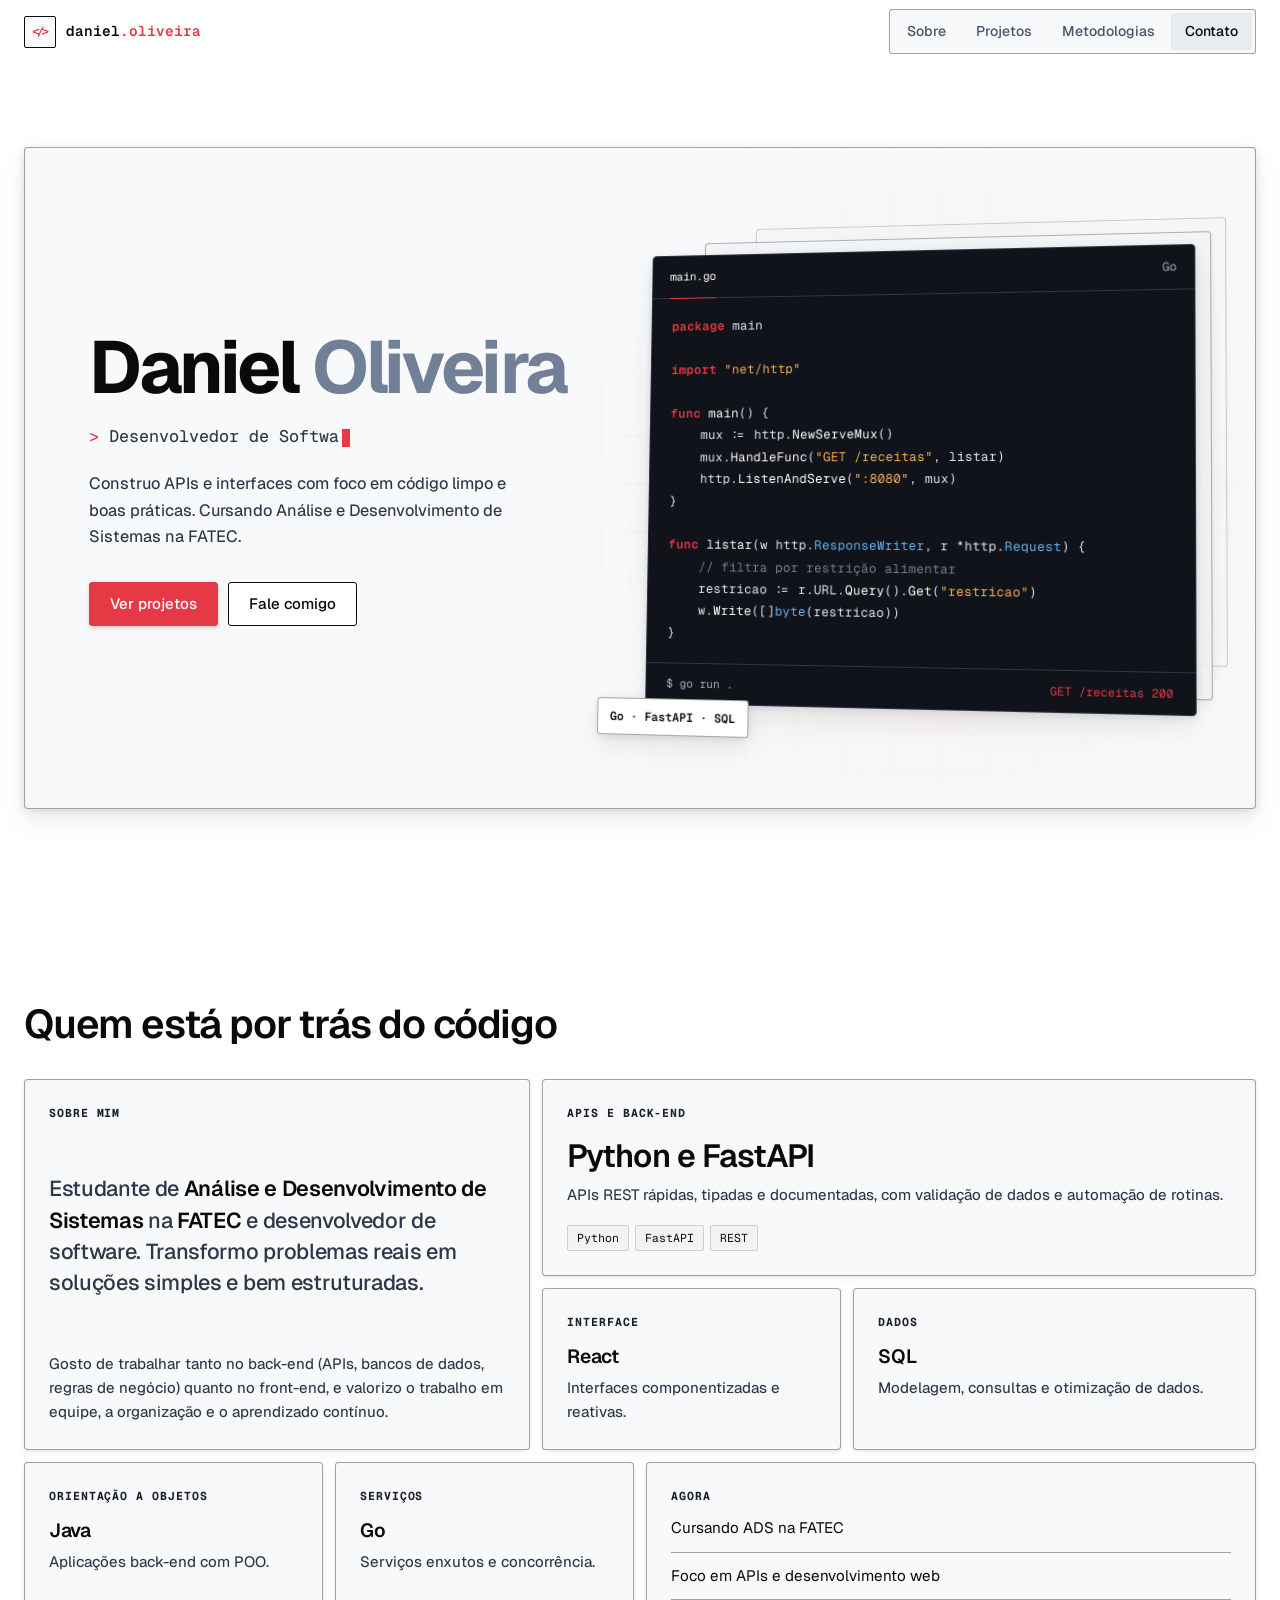
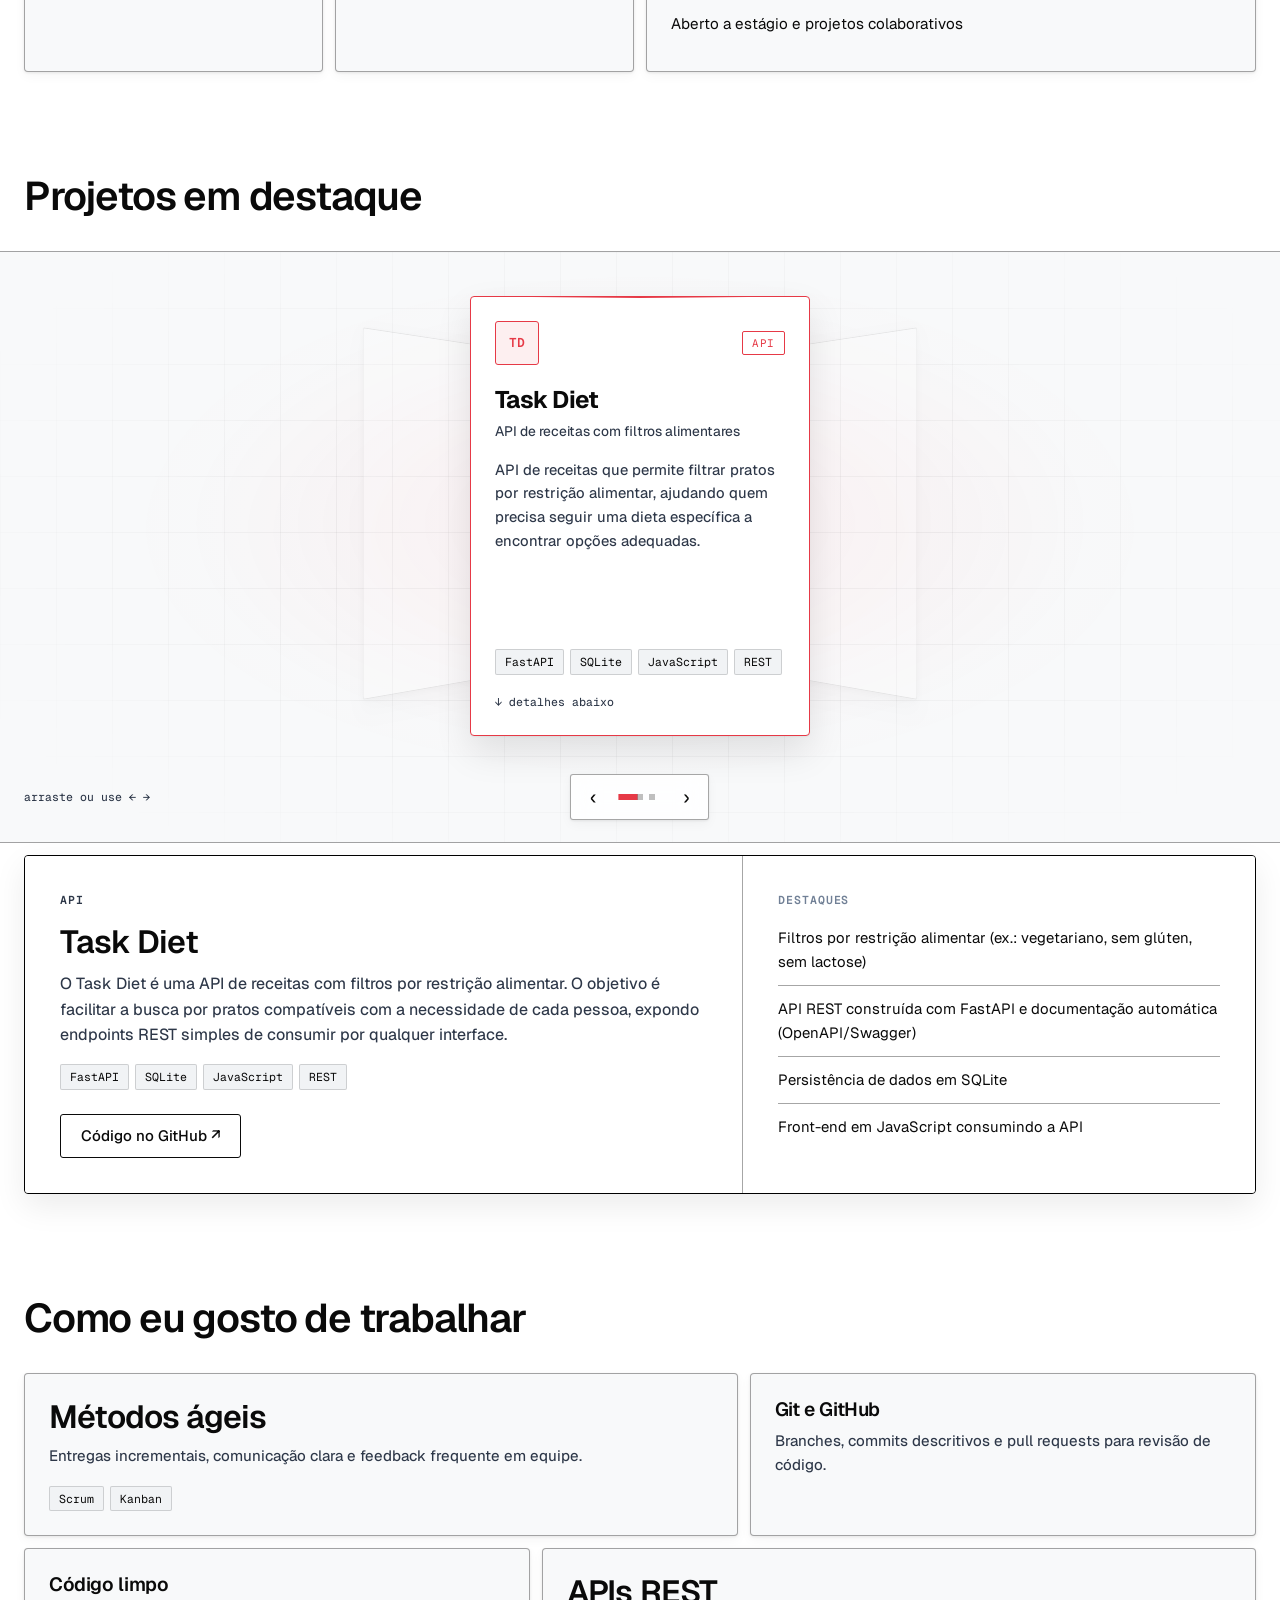
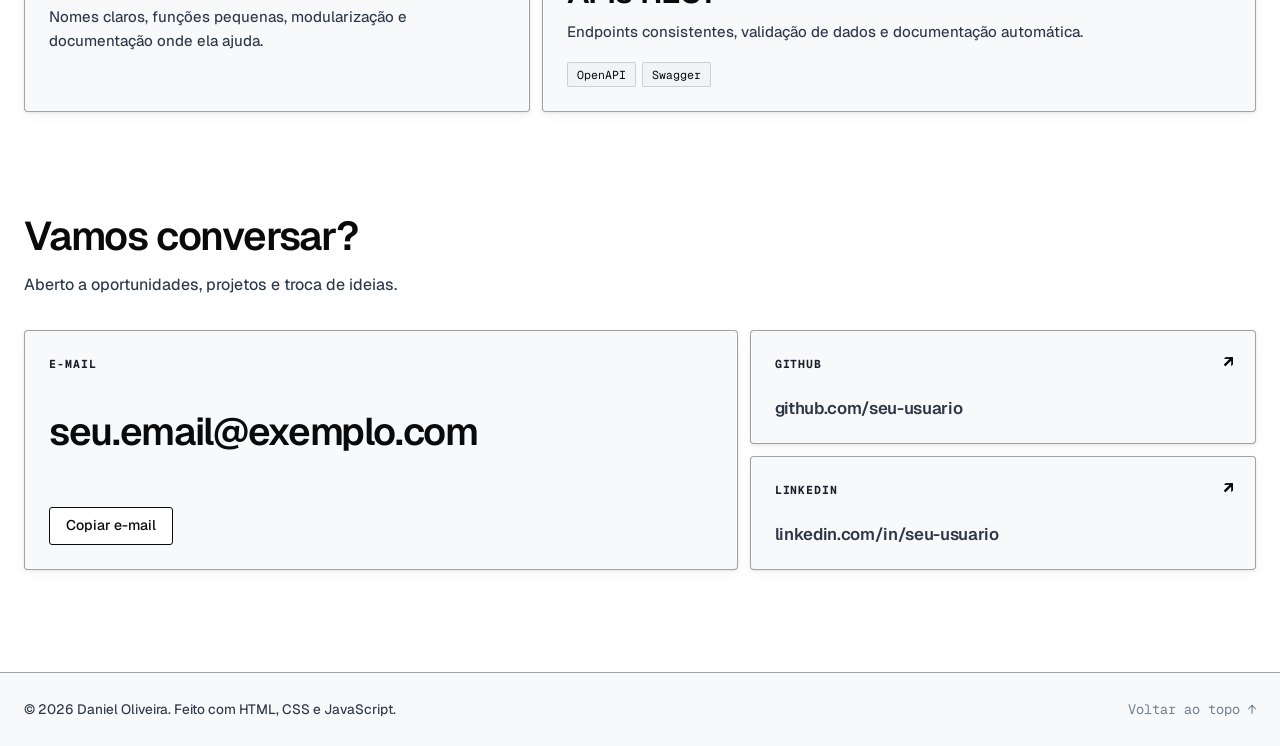
==== portfolio.html @ e9203299 "Modelo de portifólio" ====
<!DOCTYPE html>
<html lang="pt-BR">
<head>
  <!--
    PORTFOLIO WEB | Desenvolvedor de Software, ADS na FATEC
  -->
  <meta charset="UTF-8">
  <meta name="viewport" content="width=device-width, initial-scale=1">
  <title>Daniel Oliveira | Desenvolvedor de Software</title>
  <meta name="description" content="Portfólio de Daniel Oliveira - Desenvolvedor de software e estudante de Análise e Desenvolvimento de Sistemas na FATEC. Python, FastAPI, React, Java, Go e SQL.">
  <meta name="theme-color" content="#ffffff">
  <meta name="color-scheme" content="light">

  <link rel="preconnect" href="https://fonts.googleapis.com">
  <link rel="preconnect" href="https://fonts.gstatic.com" crossorigin>
  <link href="https://fonts.googleapis.com/css2?family=Geist:wght@400;500;600&family=Geist+Mono:wght@400;500&display=swap" rel="stylesheet">
  <link rel="stylesheet" href="style.css">

  <!-- Marca o <html> como "js" cedo: o reveal so esconde conteudo se o JS rodar -->
  <script>document.documentElement.classList.add('js');</script>
</head>

<body>
  <a class="skip-link" href="#conteudo">Pular para o conteúdo</a>

  <!-- ================================ HEADER ================================ -->
  <header class="site-header" id="header">
    <div class="container header__inner">
      <a href="#inicio" class="logo" aria-label="Início">
        <span class="logo__mark mono">&lt;/&gt;</span>
        <span class="logo__text mono">daniel<span class="text-accent">.oliveira</span></span>
      </a>

      <button class="nav-toggle" id="nav-toggle" type="button" aria-label="Abrir menu" aria-expanded="false" aria-controls="nav">
        <span></span><span></span><span></span>
      </button>

      <nav class="nav" id="nav" aria-label="Navegação principal">
        <a href="#sobre" class="nav__link">Sobre</a>
        <a href="#projetos" class="nav__link">Projetos</a>
        <a href="#metodologias" class="nav__link">Metodologias</a>
        <a href="#contato" class="nav__link">Contato</a>
      </nav>
    </div>
  </header>

  <main id="conteudo">

    <!-- ================================= HERO =================================
         Composição com o texto à esquerda e o card de código à direita, 
         com o trio de easter eggs (Python, Gopher e Java) espiando no topo. -->
    <section class="hero" id="inicio">
      <div class="container">
        <div class="hero__frame" data-tilt-zone>

          <div class="hero__text">
            <h1 class="hero__title reveal">Daniel <span class="hero__surname">Oliveira</span></h1>

            <!-- Typewriter: palavras separadas por "|" -->
            <p class="hero__role reveal">
              <span class="text-accent mono" aria-hidden="true">&gt;</span>
              <span id="typewriter" data-words="Desenvolvedor de Software|Estudante de ADS · FATEC|Back-end e APIs REST"></span><span class="cursor" aria-hidden="true"></span>
            </p>

            <p class="hero__lead reveal">
              Construo APIs e interfaces com foco em código limpo e boas práticas.
              Cursando Análise e Desenvolvimento de Sistemas na FATEC.
            </p>

            <div class="hero__actions reveal">
              <a href="#projetos" class="btn btn--primary">Ver projetos</a>
              <a href="#contato" class="btn btn--ghost">Fale comigo</a>
            </div>
          </div>

          <!-- Composição visual: 2 placas atrás + easter eggs + card de código + chip flutuante -->
          <div class="hero__stage reveal" aria-hidden="true">
            <div class="stack" data-tilt>
              <span class="stack__plate stack__plate--back"></span>
              <span class="stack__plate stack__plate--mid"></span>

              <!-- Grupo de Easter Eggs "Espiando" atrás do card: Python, Go Gopher e Java -->
              <div class="mascot-easter-egg-group">
                
                <!-- Símbolo do Python (Esquerda) -->
                <div class="easter-egg-icon easter-egg-icon--python" title="Python">
                  <svg viewBox="0 0 128 128" xmlns="http://www.w3.org/2000/svg">
                    <path d="M62.3 12.02c-15.58 0-24.8 6.77-24.8 19.86v10.38h25.32v3.62H27.18c-13.43 0-25.16 8.08-25.16 24.63 0 16.51 10.9 24.88 24.36 24.88h14.54v-13.8c0-15.01 12.87-25.18 27.9-25.18h24.81V31.88c0-13.2-10.02-19.86-25.28-19.86zm-10.4 8.08a4.13 4.13 0 1 1 0 8.26 4.13 4.13 0 0 1 0-8.26z" fill="#3776AB"/>
                    <path d="M65.7 115.98c15.58 0 24.8-6.77 24.8-19.86V85.74H65.18v-3.62h35.64c13.43 0 25.16-8.08 25.16-24.63 0-16.51-10.9-24.88-24.36-24.88H87.08v13.8c0 15.01-12.87 25.18-27.9 25.18H34.37v24.53c0 13.2 10.02 19.86 25.28 19.86zm10.4-8.08a4.13 4.13 0 1 1 0-8.26a4.13 4.13 0 0 1 0 8.26z" fill="#FFD43B"/>
                  </svg>
                </div>

                <!-- Go Gopher (Centro) -->
                <div class="easter-egg-icon easter-egg-icon--gopher" title="Go (Golang)">
                  <svg viewBox="0 0 200 220" xmlns="http://www.w3.org/2000/svg">
                    <ellipse cx="100" cy="205" rx="55" ry="10" fill="rgba(0,0,0,0.12)" />
                    <path d="M 50 100 C 50 40, 150 40, 150 100 C 150 170, 140 195, 100 195 C 60 195, 50 170, 50 100 Z" fill="#00ADD8"/>
                    <circle cx="52" cy="62" r="14" fill="#00ADD8"/>
                    <circle cx="52" cy="62" r="7" fill="#F6D2A2"/>
                    <circle cx="148" cy="62" r="14" fill="#00ADD8"/>
                    <circle cx="148" cy="62" r="7" fill="#F6D2A2"/>
                    <circle cx="78" cy="82" r="18" fill="#FFFFFF"/>
                    <circle cx="78" cy="82" r="8" fill="#000000"/>
                    <circle cx="122" cy="82" r="18" fill="#FFFFFF"/>
                    <circle cx="122" cy="82" r="8" fill="#000000"/>
                    <ellipse cx="100" cy="102" rx="14" ry="10" fill="#F6D2A2"/>
                    <ellipse cx="100" cy="98" rx="6" ry="4" fill="#000000"/>
                    <rect x="94" y="108" width="5" height="8" rx="1" fill="#FFFFFF" stroke="#D0D0D0" stroke-width="0.5"/>
                    <rect x="101" y="108" width="5" height="8" rx="1" fill="#FFFFFF" stroke="#D0D0D0" stroke-width="0.5"/>
                    <ellipse cx="60" cy="188" rx="12" ry="7" fill="#F6D2A2"/>
                    <ellipse cx="140" cy="188" rx="12" ry="7" fill="#F6D2A2"/>
                  </svg>
                </div>

                <!-- Café Java (Direita) -->
                <div class="easter-egg-icon easter-egg-icon--java" title="Java">
                  <svg viewBox="0 0 128 128" xmlns="http://www.w3.org/2000/svg">
                    <path d="M48 20c-4 8 4 12 0 20M64 12c-4 8 4 12 0 20M80 18c-4 8 4 12 0 20" stroke="#E63946" stroke-width="4" stroke-linecap="round" fill="none"/>
                    <path d="M28 52h64v32c0 12-10 20-22 20H40c-12 0-22-8-22-20V52z" fill="#007396"/>
                    <path d="M92 58h10c8 0 14 6 14 14s-6 14-14 14H92" stroke="#007396" stroke-width="6" stroke-linecap="round" fill="none"/>
                    <path d="M16 112h96" stroke="#5382A1" stroke-width="6" stroke-linecap="round"/>
                  </svg>
                </div>

              </div>

              <figure class="code-card" data-spotlight>
                <figcaption class="code-card__bar">
                  <span class="code-card__file mono">main.go</span>
                  <span class="code-card__lang mono">Go</span>
                </figcaption>
<pre class="code-card__body mono"><span class="c-k">package</span> main

<span class="c-k">import</span> <span class="c-s">"net/http"</span>

<span class="c-k">func</span> <span class="c-f">main</span>() {
    mux := http.<span class="c-f">NewServeMux</span>()
    mux.<span class="c-f">HandleFunc</span>(<span class="c-s">"GET /receitas"</span>, listar)
    http.<span class="c-f">ListenAndServe</span>(<span class="c-s">":8080"</span>, mux)
}

<span class="c-k">func</span> <span class="c-f">listar</span>(w http.<span class="c-t">ResponseWriter</span>, r *http.<span class="c-t">Request</span>) {
    <span class="c-c">// filtra por restrição alimentar</span>
    restricao := r.URL.<span class="c-f">Query</span>().<span class="c-f">Get</span>(<span class="c-s">"restricao"</span>)
    w.<span class="c-f">Write</span>([]<span class="c-t">byte</span>(restricao))
}</pre>
                <div class="code-card__foot mono">
                  <span>$ go run .</span>
                  <span class="code-card__ok">GET /receitas 200</span>
                </div>
              </figure>

              <span class="float-chip mono">Go · FastAPI · SQL</span>
            </div>
          </div>

        </div>
      </div>
    </section>

    <!-- ============================== SOBRE (BENTO) ============================== -->
    <section class="section" id="sobre">
      <div class="container">
        <header class="section__head reveal">
          <h2 class="section__title">Quem está por trás do código</h2>
        </header>

        <div class="bento">

          <article class="cell c-bio reveal" data-spotlight>
            <p class="cell__label mono">Sobre mim</p>
            <p class="cell__lead">
              Estudante de <strong>Análise e Desenvolvimento de Sistemas</strong> na
              <strong>FATEC</strong> e desenvolvedor de software. Transformo problemas
              reais em soluções simples e bem estruturadas.
            </p>
            <p class="cell__text">
              Gosto de trabalhar tanto no back-end (APIs, bancos de dados, regras de negócio)
              quanto no front-end, e valorizo o trabalho em equipe, a organização e o
              aprendizado contínuo.
            </p>
          </article>

          <article class="cell c-py reveal" data-spotlight>
            <p class="cell__label mono">APIs e back-end</p>
            <h3 class="cell__title cell__title--lg">Python e FastAPI</h3>
            <p class="cell__text">APIs REST rápidas, tipadas e documentadas, com validação de dados e automação de rotinas.</p>
            <ul class="tags"><li class="tag">Python</li><li class="tag">FastAPI</li><li class="tag">REST</li></ul>
          </article>

          <article class="cell c-react reveal" data-spotlight>
            <p class="cell__label mono">Interface</p>
            <h3 class="cell__title">React</h3>
            <p class="cell__text">Interfaces componentizadas e reativas.</p>
          </article>

          <article class="cell c-sql reveal" data-spotlight>
            <p class="cell__label mono">Dados</p>
            <h3 class="cell__title">SQL</h3>
            <p class="cell__text">Modelagem, consultas e otimização de dados.</p>
          </article>

          <article class="cell c-java reveal" data-spotlight>
            <p class="cell__label mono">Orientação a objetos</p>
            <h3 class="cell__title">Java</h3>
            <p class="cell__text">Aplicações back-end com POO.</p>
          </article>

          <article class="cell c-go reveal" data-spotlight>
            <p class="cell__label mono">Serviços</p>
            <h3 class="cell__title">Go</h3>
            <p class="cell__text">Serviços enxutos e concorrência.</p>
          </article>

          <article class="cell c-facts reveal" data-spotlight>
            <p class="cell__label mono">Agora</p>
            <ul class="facts">
              <li>Cursando ADS na FATEC</li>
              <li>Foco em APIs e desenvolvimento web</li>
              <li>Aberto a estágio e projetos colaborativos</li>
            </ul>
          </article>

        </div>
      </div>
    </section>

    <!-- ===================== PROJETOS (CARROSSEL 3D IMERSIVO) ===================== -->
    <section class="section section--stage" id="projetos">
      <div class="container">
        <header class="section__head reveal">
          <h2 class="section__title">Projetos em destaque</h2>
        </header>
      </div>

      <div class="stage reveal">
        <div class="carousel3d" id="carousel" tabindex="0"
             role="region" aria-roledescription="carrossel" aria-label="Projetos em destaque">
          <div class="carousel3d__ring" id="carousel-ring"></div>
        </div>

        <div class="stage__bar">
          <div class="container stage__bar-inner">
            <p class="stage__hint mono">arraste ou use ← →</p>
            <div class="controls">
              <button class="icon-btn" id="carousel-prev" type="button" aria-label="Projeto anterior">‹</button>
              <div class="dots" id="carousel-dots" role="tablist" aria-label="Escolher projeto"></div>
              <button class="icon-btn" id="carousel-next" type="button" aria-label="Próximo projeto">›</button>
            </div>
            <span aria-hidden="true"></span>
          </div>
        </div>
      </div>

      <div class="container">
        <article class="project-detail" id="project-detail" aria-live="polite"></article>
      </div>
    </section>

    <!-- ============================ METODOLOGIAS (BENTO) ============================ -->
    <section class="section" id="metodologias">
      <div class="container">
        <header class="section__head reveal">
          <h2 class="section__title">Como eu gosto de trabalhar</h2>
        </header>

        <div class="bento">
          <article class="cell m-agile reveal" data-spotlight>
            <h3 class="cell__title cell__title--lg">Métodos ágeis</h3>
            <p class="cell__text">Entregas incrementais, comunicação clara e feedback frequente em equipe.</p>
            <ul class="tags"><li class="tag">Scrum</li><li class="tag">Kanban</li></ul>
          </article>

          <article class="cell m-git reveal" data-spotlight>
            <h3 class="cell__title">Git e GitHub</h3>
            <p class="cell__text">Branches, commits descritivos e pull requests para revisão de código.</p>
          </article>

          <article class="cell m-clean reveal" data-spotlight>
            <h3 class="cell__title">Código limpo</h3>
            <p class="cell__text">Nomes claros, funções pequenas, modularização e documentação onde ela ajuda.</p>
          </article>

          <article class="cell m-rest reveal" data-spotlight>
            <h3 class="cell__title cell__title--lg">APIs REST</h3>
            <p class="cell__text">Endpoints consistentes, validação de dados e documentação automática.</p>
            <ul class="tags"><li class="tag">OpenAPI</li><li class="tag">Swagger</li></ul>
          </article>
        </div>
      </div>
    </section>

    <!-- ================================ CONTATO ================================ -->
    <section class="section section--last" id="contato">
      <div class="container">
        <header class="section__head reveal">
          <h2 class="section__title">Vamos conversar?</h2>
          <p class="section__lead">Aberto a oportunidades, projetos e troca de ideias.</p>
        </header>

        <div class="bento">
          <div class="cell c-mail reveal" data-spotlight>
            <p class="cell__label mono">E-mail</p>
            <a class="contact__big" href="mailto:seu.email@exemplo.com">seu.email@exemplo.com</a>
            <div class="contact__copy">
              <button class="btn btn--ghost btn--sm" id="copy-email" data-email="seu.email@exemplo.com" type="button">Copiar e-mail</button>
              <span class="copy-feedback mono" id="copy-feedback" role="status"></span>
            </div>
          </div>

          <a class="cell cell--link c-gh reveal" data-spotlight href="https://github.com/seu-usuario" target="_blank" rel="noopener noreferrer">
            <p class="cell__label mono">GitHub</p>
            <p class="cell__title">github.com/seu-usuario</p>
          </a>

          <a class="cell cell--link c-in reveal" data-spotlight href="https://www.linkedin.com/in/seu-usuario" target="_blank" rel="noopener noreferrer">
            <p class="cell__label mono">LinkedIn</p>
            <p class="cell__title">linkedin.com/in/seu-usuario</p>
          </a>
        </div>
      </div>
    </section>
  </main>

  <footer class="site-footer">
    <div class="container footer__inner">
      <p>© <span id="year"></span> Daniel Oliveira. Feito com HTML, CSS e JavaScript.</p>
      <a href="#inicio" class="mono">Voltar ao topo ↑</a>
    </div>
  </footer>

  <script src="js/data.js"></script>
  <script src="js/projects.js"></script>
  <script src="js/carousel3d.js"></script>
  <script src="js/ui.js"></script>
  <script src="js/main.js"></script>
</body>
</html>
---- style.css ----
/* =====================================================================
   PORTFOLIO | style.css
   Design system: Light Mode / High Contrast / White Editorial

   Sumario
     1. Tokens                    7. Bento (sobre, metodologias, contato)
     2. Reset e base            8. Projetos: palco e carrossel 3D
     3. Botoes e utilitarios    9. Painel de detalhes
     4. Header e navegacao     10. Footer
     5. Hero                   11. Reveal e movimento
     6. Secoes                 12. Responsivo e acessibilidade
   ===================================================================== */

/* ---------------------------------------------------------------------
   1. TOKENS (LIGHT MODE / BRANCO & PRETO)
   --------------------------------------------------------------------- */
:root {
  /* Superficies em camadas claras: Fundo branco e superficies com nuances suaves */
  --bg:  #ffffff;
  --s1:  #f8f9fa;
  --s2:  #f1f3f5;
  --s3:  #e9ecef;

  /* Hairlines: bordas finas em preto/grafite de alto contraste */
  --hair:   rgba(0, 0, 0, 0.15);
  --hair-2: rgba(0, 0, 0, 0.35);

  /* Texto (Preto puro e Grafite escuro) */
  --text:  #0a0a0a;
  --muted: #4a5568;
  --faint: #718096;

  /* Acento unico: Vermelho Carmim */
  --accent:     #e63946;
  --accent-rgb: 230, 57, 70;
  --accent-hi:  #d62828;
  --accent-ink: #ffffff;

  /* Micro-sombras limpas para modo claro */
  --shadow-1: 0 1px 3px rgba(0, 0, 0, 0.08), 0 4px 12px rgba(0, 0, 0, 0.04);
  --shadow-2: 0 2px 8px rgba(0, 0, 0, 0.1), 0 12px 28px rgba(0, 0, 0, 0.08);
  --edge:     inset 0 1px 0 rgba(255, 255, 255, 0.8);

  /* Tipografia */
  --font-sans: 'Geist', system-ui, -apple-system, 'Segoe UI', Roboto, sans-serif;
  --font-mono: 'Geist Mono', ui-monospace, SFMono-Regular, Menlo, Consolas, monospace;

  /* Bordas Pontudas e Afiadas */
  --r1: 2px;
  --r2: 3px;
  --r3: 4px;

  /* Movimento */
  --ease: cubic-bezier(0.16, 1, 0.3, 1);
  --t-fast: 160ms;
  --t-base: 200ms;

  /* Layout */
  --header-h: 64px;
  --container: 1160px;
  --gap: 12px;

  --card-w: clamp(260px, 78vw, 340px);
  --card-h: 440px;
}

/* ---------------------------------------------------------------------
   2. RESET E BASE
   --------------------------------------------------------------------- */
*, *::before, *::after { box-sizing: border-box; margin: 0; padding: 0; }

html { scroll-behavior: smooth; scroll-padding-top: calc(var(--header-h) + 12px); }

body {
  font-family: var(--font-sans);
  background: var(--bg);
  color: var(--text);
  line-height: 1.6;
  -webkit-font-smoothing: antialiased;
  text-rendering: optimizeLegibility;
  overflow-x: hidden;
}

a { color: inherit; text-decoration: none; }
ul { list-style: none; }
button { font: inherit; color: inherit; cursor: pointer; background: none; border: 0; }
strong { font-weight: 600; color: var(--text); }

h1, h2, h3 { line-height: 1.12; letter-spacing: -0.03em; font-weight: 600; }

::selection { background: rgba(var(--accent-rgb), 0.2); color: var(--text); }

.container { width: min(100% - 2.5rem, var(--container)); margin-inline: auto; }
.mono { font-family: var(--font-mono); }
.text-accent { color: var(--accent); }

/* ---------------------------------------------------------------------
   3. BOTOES E UTILITARIOS
   --------------------------------------------------------------------- */
.btn {
  display: inline-flex; align-items: center; justify-content: center; gap: .5rem;
  height: 44px; padding: 0 1.25rem;
  border: 1px solid var(--hair-2); border-radius: var(--r2);
  font-size: .94rem; font-weight: 500; white-space: nowrap;
  transition: transform var(--t-fast) var(--ease),
              background-color var(--t-fast) var(--ease),
              border-color var(--t-fast) var(--ease),
              color var(--t-fast) var(--ease);
}
.btn:hover  { transform: translateY(-1px); }
.btn:active { transform: translateY(0) scale(0.97); }
.btn--sm { height: 38px; padding: 0 1rem; font-size: .88rem; }

.btn--primary { 
  background: var(--accent); 
  color: var(--accent-ink); 
  border-color: var(--accent);
  box-shadow: 0 2px 4px rgba(230, 57, 70, 0.25); 
}
.btn--primary:hover { background: var(--accent-hi); border-color: var(--accent-hi); }

.btn--ghost { background: var(--bg); border-color: var(--text); color: var(--text); }
.btn--ghost:hover { background: var(--s2); border-color: var(--accent); color: var(--accent); }

.skip-link {
  position: fixed; left: 1rem; top: -4rem; z-index: 200;
  background: var(--accent); color: var(--accent-ink);
  padding: .5rem 1rem; border-radius: var(--r1); font-weight: 500;
  transition: top var(--t-base) var(--ease);
}
.skip-link:focus { top: 1rem; }

.tags { display: flex; flex-wrap: wrap; gap: 6px; margin-top: 1rem; }
.tag {
  font-family: var(--font-mono); font-size: .72rem; line-height: 1;
  padding: 6px 9px; border-radius: var(--r1);
  background: var(--s2); border: 1px solid var(--hair); color: var(--text);
}

.chip {
  font-family: var(--font-mono); font-size: .68rem; line-height: 1;
  padding: 6px 9px; border-radius: var(--r1);
  border: 1px solid var(--hair-2); color: var(--text);
  text-transform: uppercase; letter-spacing: .06em;
}
.chip--accent { color: var(--accent); border-color: var(--accent); }

/* ---------------------------------------------------------------------
   4. HEADER E NAVEGACAO
   --------------------------------------------------------------------- */
.site-header {
  position: fixed; inset: 0 0 auto 0; z-index: 100; height: var(--header-h);
  border-bottom: 1px solid transparent;
  transition: background-color var(--t-base) var(--ease), border-color var(--t-base) var(--ease);
}
.site-header.is-scrolled {
  background: rgba(255, 255, 255, 0.92);
  border-color: var(--hair);
}
@supports (backdrop-filter: blur(1px)) {
  .site-header.is-scrolled { background: rgba(255, 255, 255, 0.8); backdrop-filter: blur(14px); }
}
.header__inner { height: 100%; display: flex; align-items: center; justify-content: space-between; }

.logo { display: flex; align-items: center; gap: .6rem; font-size: .9rem; font-weight: 600; }
.logo__mark {
  display: grid; place-items: center; width: 32px; height: 32px;
  border: 1px solid var(--text); border-radius: var(--r1);
  background: var(--s1); color: var(--accent); font-size: .72rem;
}

.nav {
  display: flex; align-items: center; gap: 2px; padding: 3px;
  background: var(--s1); border: 1px solid var(--hair-2); border-radius: var(--r2);
}
.nav__link {
  padding: 7px 14px; border-radius: var(--r1);
  font-size: .88rem; color: var(--muted); font-weight: 500;
  transition: color var(--t-fast) var(--ease), background-color var(--t-fast) var(--ease);
}
.nav__link:hover { color: var(--text); }
.nav__link.is-active { color: var(--text); background: var(--s3); }

.nav-toggle { display: none; width: 40px; height: 40px; flex-direction: column; justify-content: center; align-items: center; gap: 5px; border-radius: var(--r1); }
.nav-toggle span { width: 20px; height: 1.5px; background: var(--text); transition: transform var(--t-base) var(--ease), opacity var(--t-fast) var(--ease); }

/* ---------------------------------------------------------------------
   5. HERO
   --------------------------------------------------------------------- */
.hero {
  min-height: 100dvh;
  display: flex; align-items: center;
  padding: calc(var(--header-h) + 1rem) 0 1.5rem;
}

.hero__frame {
  position: relative; isolation: isolate; overflow: hidden;
  display: grid; grid-template-columns: minmax(0, 1fr) minmax(0, 1.05fr);
  align-items: center; gap: 1.5rem;
  min-height: min(640px, calc(100dvh - var(--header-h) - 2.5rem));
  padding: clamp(2rem, 5vw, 4.5rem) 0 clamp(2rem, 5vw, 4.5rem) clamp(1.5rem, 4.5vw, 4.5rem);
  background: var(--s1);
  border: 1px solid var(--hair-2); border-radius: var(--r3);
  box-shadow: var(--shadow-2);
}

.hero__frame::before {
  content: ''; position: absolute; inset: 0; z-index: -2;
  background-image:
    linear-gradient(rgba(0, 0, 0, 0.05) 1px, transparent 1px),
    linear-gradient(90deg, rgba(0, 0, 0, 0.05) 1px, transparent 1px);
  background-size: 48px 48px;
  -webkit-mask-image: radial-gradient(ellipse 70% 80% at 70% 50%, #000 0%, transparent 75%);
          mask-image: radial-gradient(ellipse 70% 80% at 70% 50%, #000 0%, transparent 75%);
  opacity: .8;
}
.hero__frame::after {
  content: ''; position: absolute; inset: 0; z-index: -1; pointer-events: none;
  background: radial-gradient(520px circle at 74% 52%, rgba(var(--accent-rgb), .08), transparent 65%);
}

.hero__text { position: relative; z-index: 2; max-width: 30rem; }

.hero__title {
  font-size: clamp(2.6rem, 6.2vw, 4.6rem); font-weight: 700; letter-spacing: -0.045em; line-height: 1.02; color: var(--text);
}
.hero__surname { color: var(--faint); }

.hero__role {
  margin-top: 1.1rem; min-height: 1.7em;
  font-family: var(--font-mono); font-size: clamp(.92rem, 1.7vw, 1.05rem); color: var(--text);
}
.cursor {
  display: inline-block; width: 8px; height: 1.05em; margin-left: 3px;
  background: var(--accent); vertical-align: text-bottom; animation: blink 1.1s steps(1) infinite;
}
@keyframes blink { 50% { opacity: 0; } }

.hero__lead { margin: 1.25rem 0 2rem; max-width: 40ch; color: var(--muted); font-size: 1.02rem; }
.hero__actions { display: flex; flex-wrap: wrap; gap: 10px; }

.hero__stage { position: relative; z-index: 1; align-self: stretch; display: grid; align-items: center; }

.stack {
  --rx: 0deg; --ry: 0deg;
  position: relative; transform-style: preserve-3d;
  margin-right: -2.5rem;
  padding: 2.25rem 0 2.25rem 0;
  transform: perspective(1400px) rotateY(calc(-8deg + var(--ry))) rotateX(calc(3deg + var(--rx)));
  transition: transform 320ms var(--ease);
  will-change: transform;
}

.stack__plate {
  position: absolute; border: 1px solid var(--hair-2); border-radius: var(--r3);
  background: var(--s2); box-shadow: var(--shadow-1);
}
.stack__plate--back { inset: 0 0 4.5rem 3.5rem; opacity: .5; transform: translateZ(-70px) translate(2.2rem, -.4rem); }
.stack__plate--mid  { inset: 1rem 0 3rem 1.75rem; opacity: .85; transform: translateZ(-34px) translate(1.1rem, 0); }

/* Terminal de código em Dark Mode mantido para alto contraste da sintaxe */
.code-card {
  position: relative; isolation: isolate; overflow: hidden;
  background: #10131a;
  border: 1px solid #2d3748; border-radius: var(--r3);
  box-shadow: var(--shadow-2);
  transform: translateZ(0);
  transition: border-color var(--t-base) var(--ease);
}
.code-card:hover { border-color: var(--accent); }

.code-card__bar {
  display: flex; align-items: center; justify-content: space-between;
  padding: 0 1.1rem; height: 44px; border-bottom: 1px solid #2d3748;
  font-size: .74rem; color: #a0aec0;
}
.code-card__file {
  position: relative; height: 100%; display: flex; align-items: center; color: #ffffff;
}
.code-card__file::after { content: ''; position: absolute; left: 0; right: 0; bottom: -1px; height: 1px; background: var(--accent); }

.code-card__body {
  padding: 1.15rem 1.3rem; font-size: .8rem; line-height: 1.75; color: #e2e8f0;
  overflow-x: auto; tab-size: 4;
}
.code-card__foot {
  display: flex; align-items: center; justify-content: space-between; gap: 1rem;
  padding: .7rem 1.3rem; border-top: 1px solid #2d3748;
  font-size: .72rem; color: #a0aec0;
}
.code-card__ok { color: var(--accent); }

.float-chip {
  position: absolute; left: -1.75rem; bottom: .75rem; z-index: 3;
  padding: 8px 12px; border-radius: var(--r2);
  background: var(--bg); border: 1px solid var(--hair-2); color: var(--text);
  font-size: .72rem; font-weight: 600; box-shadow: var(--shadow-2);
  transform: translateZ(60px);
}

.c-k { color: var(--accent); font-weight: 600; }
.c-f { color: #ffffff; }
.c-s { color: #f6ad55; }
.c-t { color: #63b3ed; }
.c-c { color: #718096; }

/* ---------------------------------------------------------------------
   6. SECOES
   --------------------------------------------------------------------- */
.section { padding: clamp(4rem, 8vw, 6.5rem) 0 0; }
.section--last { padding-bottom: clamp(4rem, 8vw, 6.5rem); }

.section__head { margin-bottom: 2rem; }
.section__title { font-size: clamp(1.7rem, 3.4vw, 2.5rem); max-width: 20ch; color: var(--text); }
.section__lead { margin-top: .8rem; color: var(--muted); max-width: 44ch; }

/* ---------------------------------------------------------------------
   7. BENTO
   --------------------------------------------------------------------- */
.bento {
  display: grid; grid-template-columns: repeat(12, minmax(0, 1fr)); gap: var(--gap);
}

.cell {
  position: relative; isolation: isolate; overflow: hidden;
  display: flex; flex-direction: column;
  padding: 1.5rem;
  background: var(--s1);
  border: 1px solid var(--hair-2); border-radius: var(--r3);
  box-shadow: var(--shadow-1);
  transition: border-color var(--t-base) var(--ease), background-color var(--t-base) var(--ease);
}
.cell::before {
  content: ''; position: absolute; inset: 0; z-index: -1; pointer-events: none;
  background: radial-gradient(340px circle at var(--mx, 50%) var(--my, 0%), rgba(var(--accent-rgb), .08), transparent 62%);
  opacity: 0; transition: opacity var(--t-base) var(--ease);
}
.cell:hover { border-color: var(--text); background: var(--bg); }
.cell:hover::before { opacity: 1; }

.cell__label { font-size: .72rem; letter-spacing: .08em; text-transform: uppercase; color: var(--faint); margin-bottom: .9rem; font-weight: 600; }
.cell__title { font-size: 1.2rem; font-weight: 600; letter-spacing: -0.02em; line-height: 1.2; color: var(--text); }
.cell__title--lg { font-size: clamp(1.5rem, 2.6vw, 2rem); letter-spacing: -0.03em; }
.cell__text { margin-top: .5rem; color: var(--muted); font-size: .94rem; }
.cell__lead { font-size: clamp(1.1rem, 1.9vw, 1.35rem); line-height: 1.45; letter-spacing: -0.015em; color: var(--text); font-weight: 500; }
.cell__lead + .cell__text { margin-top: 1.1rem; }

.cell .tags { margin-top: auto; padding-top: 1.1rem; }

.c-bio   { grid-column: 1 / span 5;  grid-row: 1 / span 2; justify-content: space-between; }
.c-py    { grid-column: 6 / span 7;  grid-row: 1; }
.c-react { grid-column: 6 / span 3;  grid-row: 2; }
.c-sql   { grid-column: 9 / span 4;  grid-row: 2; }
.c-java  { grid-column: 1 / span 3;  grid-row: 3; }
.c-go    { grid-column: 4 / span 3;  grid-row: 3; }
.c-facts { grid-column: 7 / span 6;  grid-row: 3; }

.facts { display: grid; margin-top: -.2rem; }
.facts li {
  padding: .7rem 0; border-top: 1px solid var(--hair-2); color: var(--text); font-size: .95rem;
}
.facts li:first-child { border-top: 0; padding-top: 0; }

.m-agile { grid-column: 1 / span 7; }
.m-git   { grid-column: 8 / span 5; }
.m-clean { grid-column: 1 / span 5; }
.m-rest  { grid-column: 6 / span 7; }

.c-mail { grid-column: 1 / span 7; grid-row: 1 / span 2; justify-content: space-between; min-height: 15rem; }
.c-gh   { grid-column: 8 / span 5; grid-row: 1; }
.c-in   { grid-column: 8 / span 5; grid-row: 2; }

.contact__big {
  font-size: clamp(1.4rem, 3.2vw, 2.4rem); font-weight: 600; letter-spacing: -0.035em; line-height: 1.15;
  word-break: break-word; width: fit-content; color: var(--text);
  transition: color var(--t-fast) var(--ease);
}
.contact__big:hover { color: var(--accent-hi); }
.contact__copy { display: flex; align-items: center; gap: .9rem; margin-top: 2rem; }
.copy-feedback { font-size: .78rem; color: var(--accent); font-weight: 600; }

.cell--link { justify-content: space-between; }
.cell--link::after {
  content: '↗'; position: absolute; top: 1.2rem; right: 1.3rem;
  color: var(--text); font-size: 1.05rem; font-weight: bold;
  transition: transform var(--t-base) var(--ease), color var(--t-fast) var(--ease);
}
.cell--link:hover::after { transform: translate(2px, -2px); color: var(--accent); }
.cell--link .cell__title { word-break: break-all; font-size: 1.05rem; }

/* ---------------------------------------------------------------------
   8. PROJETOS: PALCO IMERSIVO E CARROSSEL 3D
   --------------------------------------------------------------------- */
.stage {
  position: relative; isolation: isolate; overflow: hidden;
  border-block: 1px solid var(--hair-2);
  background: var(--s1);
}
.stage::before {
  content: ''; position: absolute; inset: 0; z-index: -1;
  background:
    radial-gradient(55% 60% at 50% 46%, rgba(var(--accent-rgb), .08), transparent 72%),
    linear-gradient(rgba(0, 0, 0, 0.05) 1px, transparent 1px) 0 0 / 56px 56px,
    linear-gradient(90deg, rgba(0, 0, 0, 0.05) 1px, transparent 1px) 0 0 / 56px 56px;
  -webkit-mask-image: radial-gradient(ellipse 75% 85% at 50% 48%, #000 25%, transparent 78%);
          mask-image: radial-gradient(ellipse 75% 85% at 50% 48%, #000 25%, transparent 78%);
}

.carousel3d {
  position: relative;
  height: calc(var(--card-h) + 150px);
  perspective: 1500px; perspective-origin: 50% 42%;
  overflow: hidden; cursor: grab;
  touch-action: pan-y;
  user-select: none; -webkit-user-select: none; outline: none;
}
.carousel3d.is-grabbing { cursor: grabbing; }

.carousel3d__ring {
  position: absolute; top: 44px; left: 50%;
  width: var(--card-w); height: var(--card-h); margin-left: calc(var(--card-w) / -2);
  transform-style: preserve-3d;
  transition: transform 900ms var(--ease);
  will-change: transform;
}
.carousel3d__ring.is-dragging { transition: none; }

.carousel3d__item {
  position: absolute; inset: 0;
  display: flex; flex-direction: column; padding: 1.5rem;
  background: var(--bg);
  border: 1px solid var(--hair-2); border-radius: var(--r3);
  box-shadow: var(--shadow-2);
  transition: opacity 700ms var(--ease), border-color var(--t-base) var(--ease);
}

.carousel3d__item::before {
  content: ''; position: absolute; top: -1px; left: 18%; right: 18%; height: 2px;
  background: linear-gradient(90deg, transparent, var(--accent), transparent);
  opacity: 0; transition: opacity var(--t-base) var(--ease);
}
.carousel3d__item.is-active { border-color: var(--accent); }
.carousel3d__item.is-active::before { opacity: 1; }

.carousel3d__item > * { transition: opacity var(--t-base) var(--ease); }
.carousel3d__item:not(.is-active) > * { opacity: 0; }

.project-card__top { display: flex; align-items: center; justify-content: space-between; margin-bottom: 1.4rem; }
.project-card__icon {
  display: grid; place-items: center; width: 44px; height: 44px;
  border-radius: var(--r2); border: 1px solid var(--accent);
  background: rgba(var(--accent-rgb), .08);
  font-family: var(--font-mono); font-size: .8rem; font-weight: 600; color: var(--accent);
}
.project-card__title { font-size: 1.5rem; font-weight: 700; letter-spacing: -0.03em; margin-bottom: .35rem; color: var(--text); }
.project-card__subtitle { font-size: .86rem; color: var(--faint); margin-bottom: 1rem; }
.project-card__summary { flex: 1; font-size: .92rem; color: var(--muted); }
.project-card__more { margin-top: 1.1rem; font-family: var(--font-mono); font-size: .72rem; color: var(--faint); }

.stage__bar { position: absolute; inset: auto 0 1.4rem 0; z-index: 5; pointer-events: none; }
.stage__bar-inner { display: grid; grid-template-columns: 1fr auto 1fr; align-items: center; }
.stage__hint { font-size: .72rem; color: var(--faint); }

.controls {
  pointer-events: auto;
  display: flex; align-items: center; gap: .35rem; padding: 4px;
  background: rgba(255, 255, 255, 0.95);
  border: 1px solid var(--hair-2); border-radius: var(--r2);
  box-shadow: var(--shadow-1);
}
@supports (backdrop-filter: blur(1px)) {
  .controls { background: rgba(255, 255, 255, 0.85); backdrop-filter: blur(14px); }
}
.icon-btn {
  width: 36px; height: 36px; border-radius: var(--r1); font-size: 1.25rem; line-height: 1; color: var(--text);
  transition: background-color var(--t-fast) var(--ease), color var(--t-fast) var(--ease), transform var(--t-fast) var(--ease);
}
.icon-btn:hover  { background: var(--s2); color: var(--accent); }
.icon-btn:active { transform: scale(0.92); }

.dots { display: flex; align-items: center; gap: 6px; padding: 0 .5rem; }
.dot {
  position: relative; width: 6px; height: 6px; border-radius: 0px; background: rgba(0, 0, 0, 0.25);
  transition: transform var(--t-base) var(--ease), background-color var(--t-fast) var(--ease);
}
.dot::after { content: ''; position: absolute; inset: -10px -4px; }
.dot:hover { background: rgba(0, 0, 0, 0.5); }
.dot.is-active { background: var(--accent); transform: scaleX(3.2); }

/* ---------------------------------------------------------------------
   9. PAINEL DE DETALHES (#project-detail)
   --------------------------------------------------------------------- */
.project-detail {
  display: grid; grid-template-columns: 7fr 5fr; gap: 1px;
  margin-top: var(--gap);
  background: var(--hair-2);
  border: 1px solid var(--hair-2); border-radius: var(--r3); overflow: hidden;
  box-shadow: var(--shadow-1);
  animation: rise 520ms var(--ease);
}
.project-detail > div { background: var(--bg); padding: clamp(1.4rem, 3vw, 2.2rem); }
@keyframes rise { from { opacity: 0; transform: translateY(10px); } to { opacity: 1; transform: none; } }

.project-detail .eyebrow { font-family: var(--font-mono); font-size: .72rem; letter-spacing: .08em; text-transform: uppercase; color: var(--accent); margin-bottom: .9rem; font-weight: 600; }
.project-detail h3 { font-size: clamp(1.5rem, 2.6vw, 2rem); margin-bottom: .7rem; color: var(--text); }
.project-detail p { color: var(--muted); }
.project-detail h4 { font-family: var(--font-mono); font-size: .72rem; font-weight: 600; letter-spacing: .08em; text-transform: uppercase; color: var(--faint); margin-bottom: 1rem; }
.project-detail__list { display: grid; }
.project-detail__list li { padding: .7rem 0; border-top: 1px solid var(--hair-2); color: var(--text); font-size: .93rem; }
.project-detail__list li:first-child { border-top: 0; padding-top: 0; }
.project-detail__links { display: flex; flex-wrap: wrap; gap: 10px; margin-top: 1.5rem; }

/* ---------------------------------------------------------------------
   10. FOOTER
   --------------------------------------------------------------------- */
.site-footer { border-top: 1px solid var(--hair-2); padding: 1.6rem 0; color: var(--faint); font-size: .85rem; background: var(--s1); }
.footer__inner { display: flex; flex-wrap: wrap; gap: 1rem; justify-content: space-between; }
.footer__inner a { transition: color var(--t-fast) var(--ease); }
.footer__inner a:hover { color: var(--accent); }

/* ---------------------------------------------------------------------
   11. REVEAL E MOVIMENTO
   --------------------------------------------------------------------- */
.reveal {
  --t-reveal: opacity 720ms var(--ease) var(--reveal-delay, 0ms),
              transform 720ms var(--ease) var(--reveal-delay, 0ms);
}
.js .reveal { opacity: 0; transform: translateY(16px); transition: var(--t-reveal); }
.js .reveal.is-visible { opacity: 1; transform: none; }

.js .cell.reveal {
  transition: var(--t-reveal),
              border-color var(--t-base) var(--ease),
              background-color var(--t-base) var(--ease);
}

/* ---------------------------------------------------------------------
   12. RESPONSIVO E ACESSIBILIDADE
   --------------------------------------------------------------------- */
@media (max-width: 1000px) {
  .hero { min-height: auto; padding-top: calc(var(--header-h) + 1rem); }
  .hero__frame { grid-template-columns: 1fr; min-height: 0; padding: 2.25rem 1.5rem 1.5rem; gap: 2rem; }
  .hero__text { max-width: none; }
  .stack { margin-right: 0; transform: none; padding: 1.5rem 0 1rem; }
  .stack__plate--back { inset: 0 .75rem 3.5rem 1.5rem; transform: translateZ(-40px) translate(.8rem, 0); }
  .stack__plate--mid  { inset: .75rem .25rem 2.5rem .75rem; transform: translateZ(-20px) translate(.4rem, 0); }
  .float-chip { left: .75rem; }

  .bento { grid-template-columns: repeat(6, minmax(0, 1fr)); }
  .bento > .cell { grid-column: span 6; grid-row: auto; }
  .bento > .c-react, .bento > .c-sql, .bento > .c-java, .bento > .c-go { grid-column: span 3; }
  .project-detail { grid-template-columns: 1fr; }
}

@media (max-width: 720px) {
  .nav-toggle { display: flex; }
  .nav {
    position: fixed; inset: var(--header-h) 0 auto 0;
    flex-direction: column; align-items: stretch; gap: 2px; padding: .75rem 1.25rem 1rem;
    background: rgba(255, 255, 255, 0.98); border: 0; border-bottom: 1px solid var(--hair-2); border-radius: 0;
    transform: translateY(-12px); opacity: 0; pointer-events: none;
    transition: transform var(--t-base) var(--ease), opacity var(--t-base) var(--ease);
  }
  .nav.is-open { transform: none; opacity: 1; pointer-events: auto; }
  .nav__link { padding: .85rem 1rem; font-size: .95rem; }

  :root { --card-h: 450px; }
  .stage__hint { display: none; }
  .stage__bar-inner { grid-template-columns: 1fr; justify-items: center; }
  .stage__bar-inner > span { display: none; }
}

@media (max-width: 560px) {
  .bento > .cell, .bento > .c-react, .bento > .c-sql, .bento > .c-java, .bento > .c-go { grid-column: span 6; }
  .cell { padding: 1.25rem; }
  .contact__copy { flex-wrap: wrap; }
}

:focus-visible { outline: 2px solid var(--accent); outline-offset: 3px; }
.carousel3d:focus-visible { outline: 0; }

@media (prefers-reduced-motion: reduce) {
  html { scroll-behavior: auto; }
  *, *::before, *::after { animation-duration: .01ms !important; animation-iteration-count: 1 !important; transition-duration: .01ms !important; transition-delay: 0ms !important; }
  .js .reveal { opacity: 1; transform: none; }
  .stack { transform: none; }
}

/* =====================================================================
   REFINAMENTOS VISUAIS E LARGURA (POST-THEME ADJUSTMENTS)
   ===================================================================== */

/* 1. Expansão do Container para ocupar melhor a tela */
:root {
  --container: 1320px;
}

.container {
  width: min(100% - 3rem, var(--container));
}

/* 2. Correção do vazo do Card no Hero */
.hero__frame {
  overflow: hidden;
  padding: clamp(2.5rem, 5vw, 4rem);
}

.stack {
  margin-right: 0;
  max-width: 100%;
}

/* 3. Ajuste de Contraste e Leitura dos Textos */
.cell__text, .hero__lead, .section__lead, p {
  color: #2d3748 !important;
  font-weight: 450;
}

.cell__label {
  color: #1a202c !important;
  font-weight: 700;
}

/* 4. Destaque do Card Ativo no Carrossel 3D */
.carousel3d__item.is-active {
  box-shadow: 0 16px 36px rgba(0, 0, 0, 0.1), 0 1px 2px rgba(0, 0, 0, 0.05) !important;
  border-width: 1.5px !important;
}

/* 5. Estilização do Painel de Detalhes do Projeto */
.project-detail {
  border-color: #000000 !important;
  box-shadow: 0 12px 32px rgba(0, 0, 0, 0.08);
}

/* =====================================================================
   EASTER EGG MASCOT (Gopher espiando atrás do card)
   ===================================================================== */

/* Remove marca d'água gigante para não poluir o fundo */
.hero__bg-text {
  display: none;
}

/* Posiciona o mascot de forma absoluta e sutil */
.mascot-easter-egg {
  position: absolute;
  top: -38px;             /* Ajuste vertical para aparecer apenas a cabeça espiando */
  right: 28px;            /* Alinhado à direita no topo do card */
  width: 65px;            /* Tamanho pequeno e discreto */
  height: auto;
  z-index: 0;             /* Fica atrás do .code-card (z-index: 1) */
  transition: transform 300ms var(--ease);
}

.mascot-svg {
  width: 100%;
  height: auto;
  filter: drop-shadow(0 2px 4px rgba(0, 0, 0, 0.15));
}

/* Microinteração: Quando passa o mouse no card de código, ele "sobe" um pouquinho */
.stack:hover .mascot-easter-egg {
  transform: translateY(-8px);
}

/* =====================================================================
   EASTER EGGS GROUP (Python, Go Gopher, Java espiando no card)
   ===================================================================== */

.mascot-easter-egg-group {
  position: absolute;
  top: -36px;
  right: 24px;
  display: flex;
  align-items: flex-end;
  gap: 12px;
  z-index: 0; /* Fica atrás da janela do código */
}

.easter-egg-icon {
  width: 32px;
  height: auto;
  transition: transform 300ms var(--ease);
  filter: drop-shadow(0 2px 4px rgba(0,0,0,0.12));
}

/* O Gopher fica ligeiramente maior no centro */
.easter-egg-icon--gopher {
  width: 48px;
}

.easter-egg-icon svg {
  width: 100%;
  height: auto;
  display: block;
}

/* Microinteração: Quando passa o rato no card de código, os três sobem suavemente */
.stack:hover .easter-egg-icon--python {
  transform: translateY(-8px) rotate(-6deg);
}

.stack:hover .easter-egg-icon--gopher {
  transform: translateY(-10px);
}

.stack:hover .easter-egg-icon--java {
  transform: translateY(-8px) rotate(6deg);
}
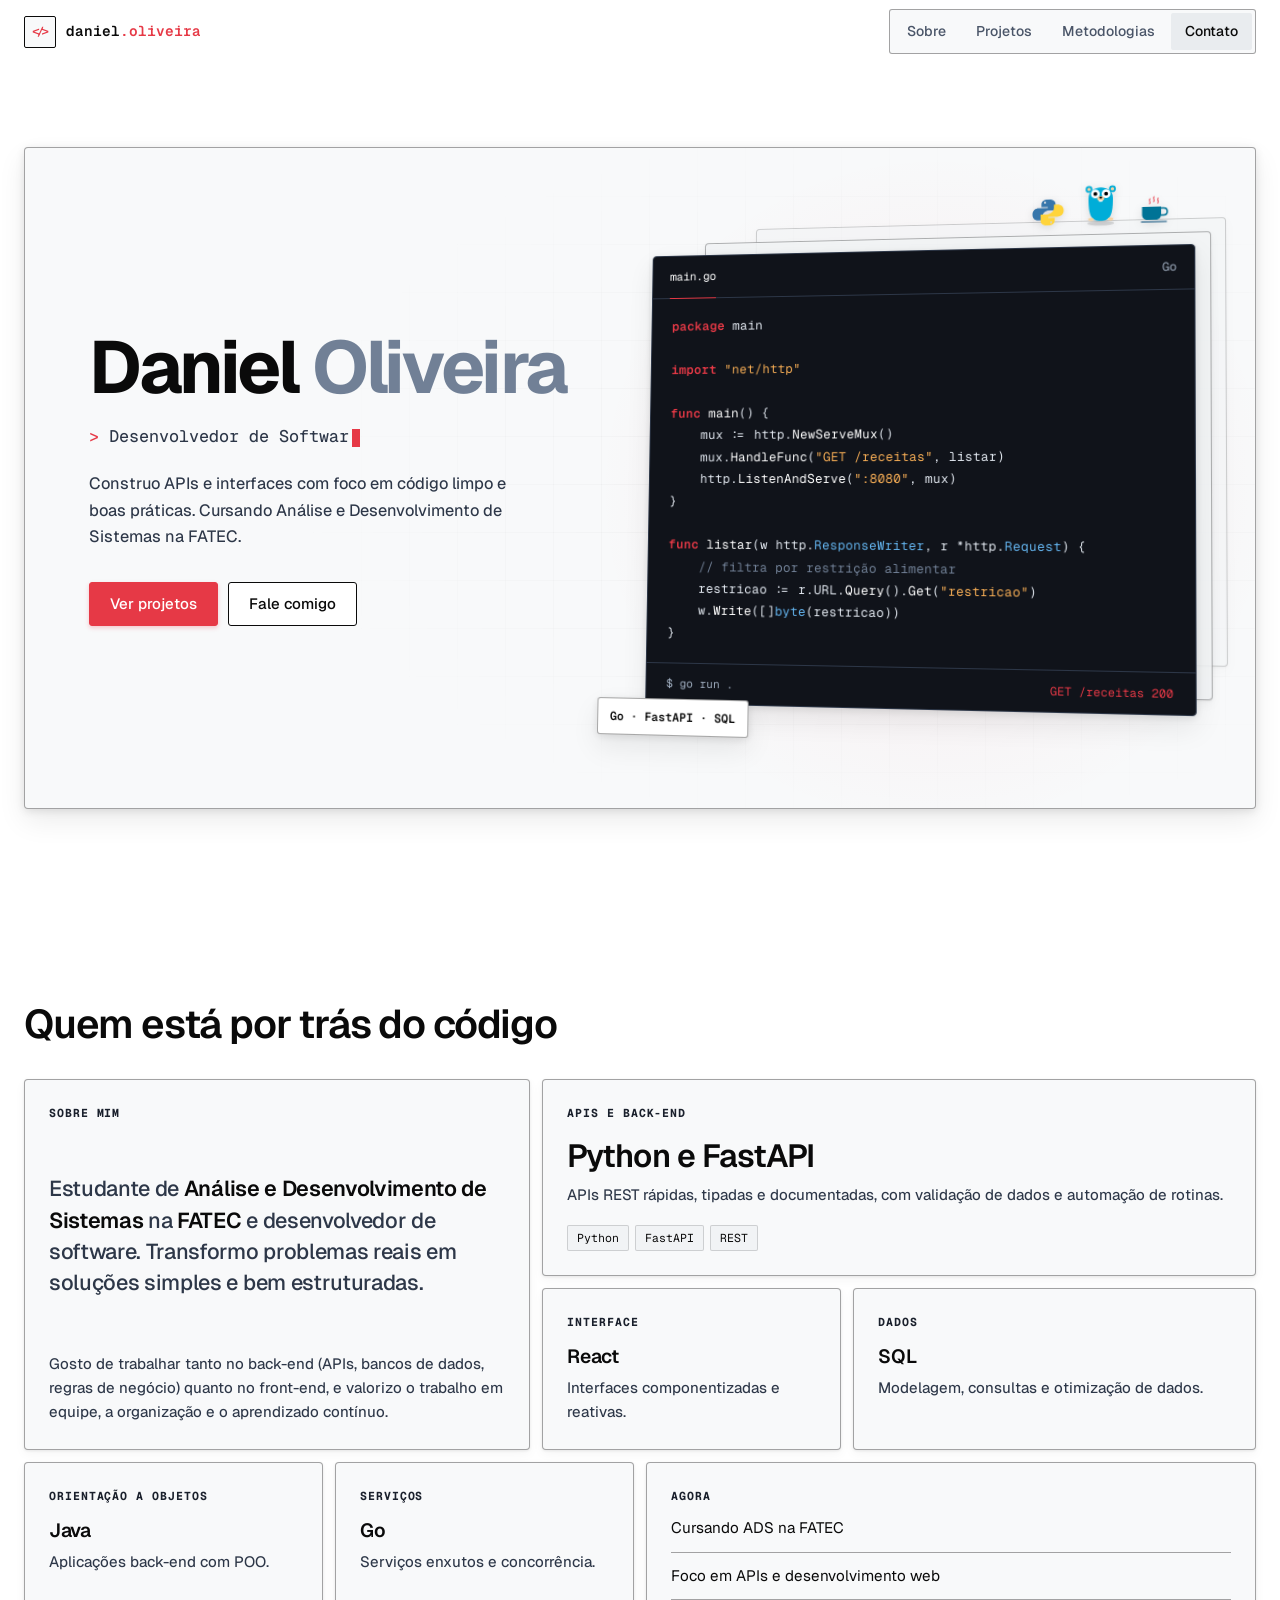
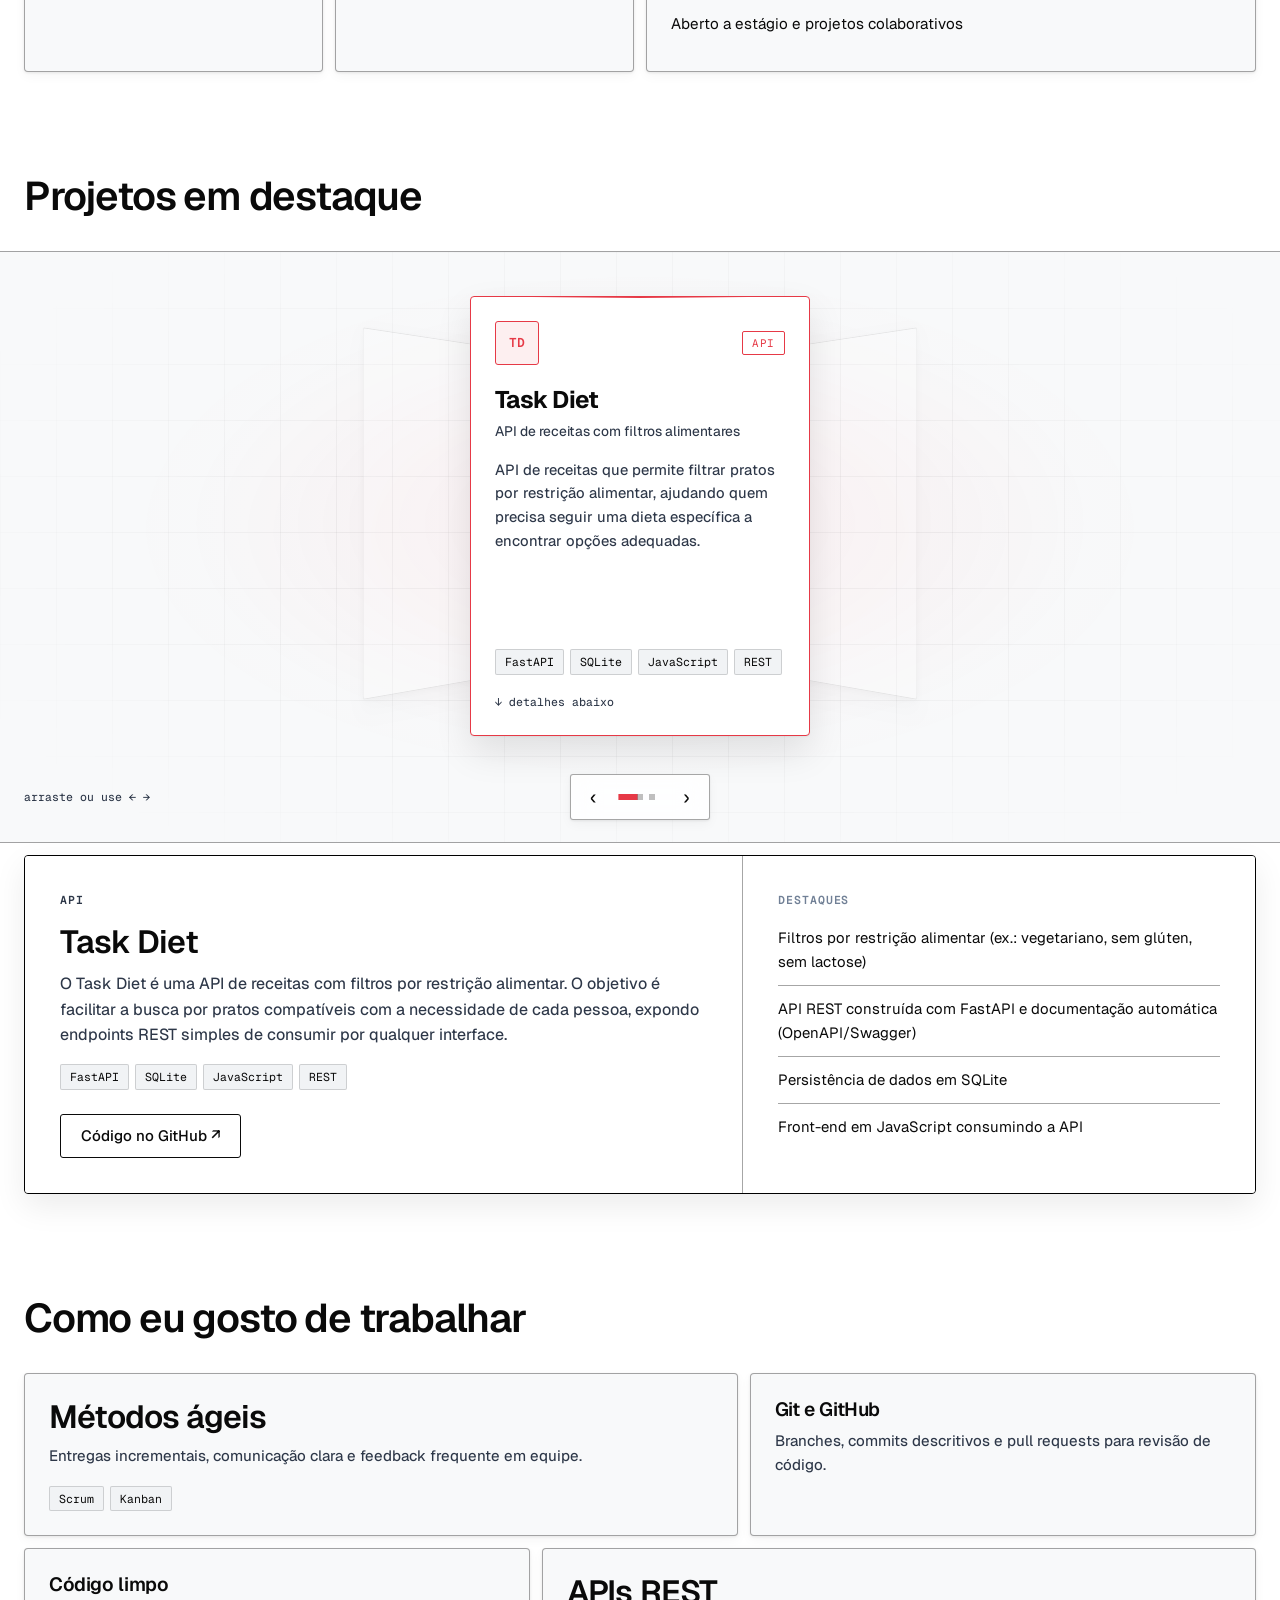
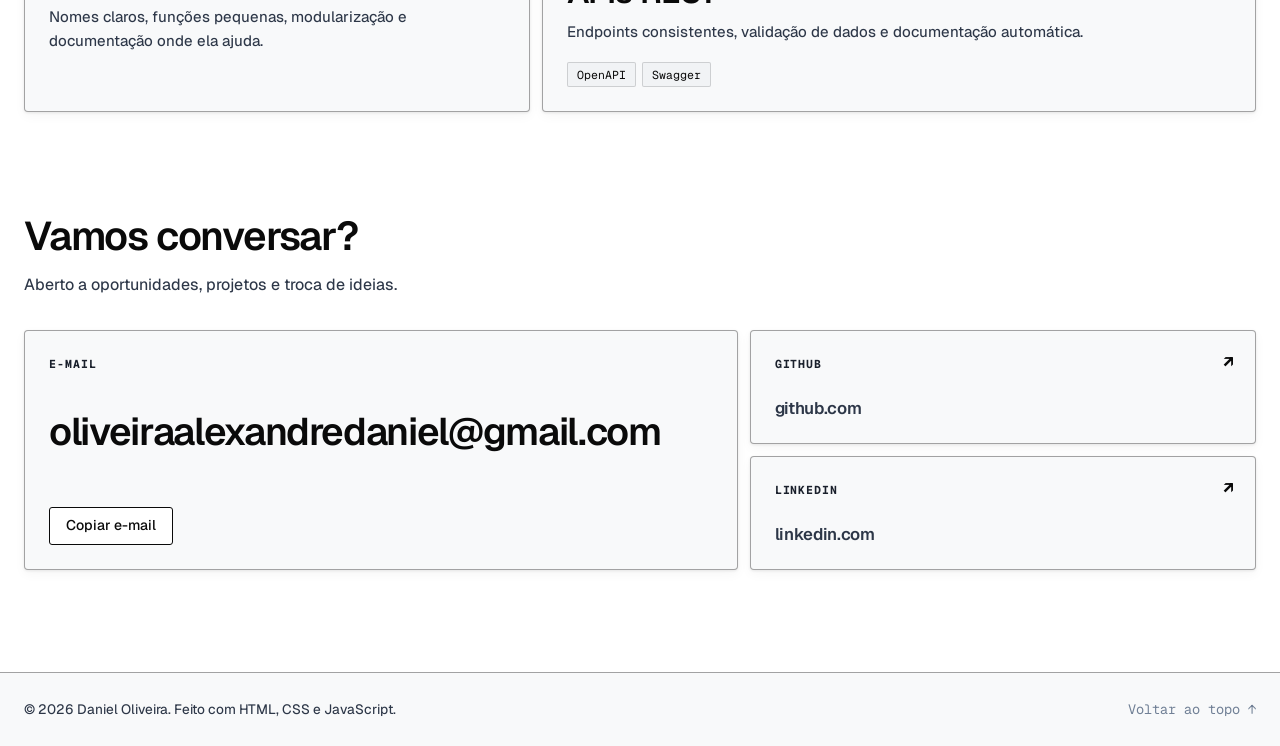
==== commit 19a09052: "revisão do portifólio" ====
--- a/portfolio.html
+++ b/portfolio.html
@@ -301,21 +301,21 @@
         <div class="bento">
           <div class="cell c-mail reveal" data-spotlight>
             <p class="cell__label mono">E-mail</p>
-            <a class="contact__big" href="mailto:seu.email@exemplo.com">seu.email@exemplo.com</a>
+            <a class="contact__big" href="mailto:seu.email@exemplo.com">oliveiraalexandredaniel@gmail.com</a>
             <div class="contact__copy">
               <button class="btn btn--ghost btn--sm" id="copy-email" data-email="seu.email@exemplo.com" type="button">Copiar e-mail</button>
               <span class="copy-feedback mono" id="copy-feedback" role="status"></span>
             </div>
           </div>
 
-          <a class="cell cell--link c-gh reveal" data-spotlight href="https://github.com/seu-usuario" target="_blank" rel="noopener noreferrer">
+          <a class="cell cell--link c-gh reveal" data-spotlight href="https://github.com/oliveiraalexandredaniel-lgtm" target="_blank" rel="noopener noreferrer">
             <p class="cell__label mono">GitHub</p>
-            <p class="cell__title">github.com/seu-usuario</p>
+            <p class="cell__title">github.com</p>
           </a>
 
-          <a class="cell cell--link c-in reveal" data-spotlight href="https://www.linkedin.com/in/seu-usuario" target="_blank" rel="noopener noreferrer">
+          <a class="cell cell--link c-in reveal" data-spotlight href="https://www.linkedin.com/in/daniel-oliveira-alexandre-753a063bb/" target="_blank" rel="noopener noreferrer">
             <p class="cell__label mono">LinkedIn</p>
-            <p class="cell__title">linkedin.com/in/seu-usuario</p>
+            <p class="cell__title">linkedin.com</p>
           </a>
         </div>
       </div>
